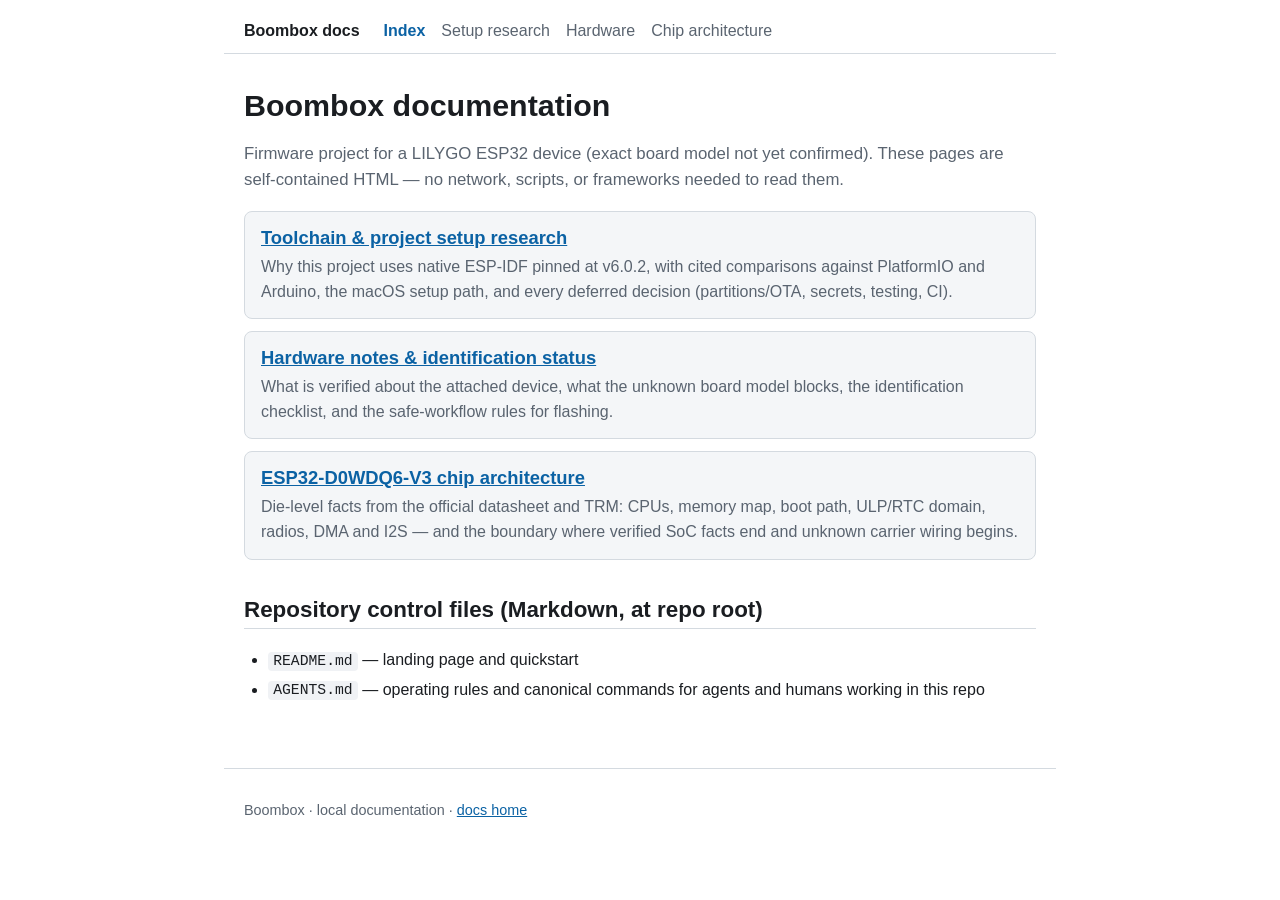
==== docs/index.html @ b5222009 "docs: convert documentation site to semantic HTML with shared CSS (bb-b2m) Per the format addendum r" ====
<!DOCTYPE html>
<html lang="en">
<head>
<meta charset="utf-8">
<meta name="viewport" content="width=device-width, initial-scale=1">
<title>Boombox documentation</title>
<link rel="stylesheet" href="styles.css">
</head>
<body>
<header>
  <p class="brand"><a href="index.html">Boombox docs</a></p>
  <nav aria-label="Documentation">
    <a href="index.html" aria-current="page">Index</a>
    <a href="setup-research.html">Setup research</a>
    <a href="hardware.html">Hardware</a>
    <a href="chip-architecture.html">Chip architecture</a>
  </nav>
</header>
<main>
  <h1>Boombox documentation</h1>
  <p class="lede">Firmware project for a LILYGO ESP32 device (exact board model
  not yet confirmed). These pages are self-contained HTML — no network,
  scripts, or frameworks needed to read them.</p>

  <ul class="doc-index">
    <li>
      <h2><a href="setup-research.html">Toolchain &amp; project setup research</a></h2>
      <p>Why this project uses native ESP-IDF pinned at v6.0.2, with cited
      comparisons against PlatformIO and Arduino, the macOS setup path, and
      every deferred decision (partitions/OTA, secrets, testing, CI).</p>
    </li>
    <li>
      <h2><a href="hardware.html">Hardware notes &amp; identification status</a></h2>
      <p>What is verified about the attached device, what the unknown board
      model blocks, the identification checklist, and the safe-workflow
      rules for flashing.</p>
    </li>
    <li>
      <h2><a href="chip-architecture.html">ESP32-D0WDQ6-V3 chip architecture</a></h2>
      <p>Die-level facts from the official datasheet and TRM: CPUs, memory
      map, boot path, ULP/RTC domain, radios, DMA and I2S — and the boundary
      where verified SoC facts end and unknown carrier wiring begins.</p>
    </li>
  </ul>

  <h2 id="repo-files">Repository control files (Markdown, at repo root)</h2>
  <ul>
    <li><code>README.md</code> — landing page and quickstart</li>
    <li><code>AGENTS.md</code> — operating rules and canonical commands for
    agents and humans working in this repo</li>
  </ul>
</main>
<footer>
  <p>Boombox · local documentation · <a href="index.html">docs home</a></p>
</footer>
</body>
</html>
---- docs/styles.css ----
/* Boombox documentation — shared stylesheet.
   Self-contained: system fonts only, no imports, no JS required. */

:root {
  --bg: #ffffff;
  --fg: #1a1d21;
  --muted: #5a6470;
  --accent: #0b62a4;
  --accent-fg: #ffffff;
  --surface: #f4f6f8;
  --border: #d4dae0;
  --code-bg: #f0f2f5;
  --warn-bg: #fff6e6;
  --warn-border: #e0a93c;
}

@media (prefers-color-scheme: dark) {
  :root {
    --bg: #14171a;
    --fg: #e6e9ec;
    --muted: #9aa4af;
    --accent: #6ab2e8;
    --accent-fg: #0d1117;
    --surface: #1c2126;
    --border: #333b44;
    --code-bg: #1e242b;
    --warn-bg: #2a2214;
    --warn-border: #a97e2c;
  }
}

* { box-sizing: border-box; }

html { color-scheme: light dark; }

body {
  margin: 0;
  background: var(--bg);
  color: var(--fg);
  font-family: -apple-system, BlinkMacSystemFont, "Segoe UI", Roboto,
    "Helvetica Neue", Arial, sans-serif;
  line-height: 1.6;
  font-size: 1rem;
}

/* Layout */
body > header, body > main, body > footer {
  max-width: 52rem;
  margin-inline: auto;
  padding-inline: 1.25rem;
}

body > header {
  padding-block: 1rem 0.5rem;
  border-bottom: 1px solid var(--border);
  display: flex;
  flex-wrap: wrap;
  gap: 0.5rem 1.5rem;
  align-items: baseline;
}

.brand { margin: 0; font-weight: 700; }
.brand a { text-decoration: none; color: var(--fg); }

body > header nav {
  display: flex;
  flex-wrap: wrap;
  gap: 0.25rem 1rem;
}

body > header nav a {
  color: var(--muted);
  text-decoration: none;
  padding: 0.1rem 0;
}

body > header nav a[aria-current="page"] {
  color: var(--accent);
  font-weight: 600;
}

body > main { padding-block: 1.5rem 3rem; }

body > footer {
  padding-block: 1rem 2rem;
  border-top: 1px solid var(--border);
  color: var(--muted);
  font-size: 0.9rem;
}

/* Headings & text */
h1, h2, h3 { line-height: 1.25; scroll-margin-top: 1rem; }
h1 { font-size: 1.9rem; margin: 0.5rem 0 0.75rem; }
h2 { font-size: 1.4rem; margin-top: 2.25rem; border-bottom: 1px solid var(--border); padding-bottom: 0.25rem; }
h3 { font-size: 1.1rem; margin-top: 1.5rem; }

p.lede { font-size: 1.05rem; color: var(--muted); }

a { color: var(--accent); }
a:focus-visible {
  outline: 3px solid var(--accent);
  outline-offset: 2px;
  border-radius: 2px;
}

ul, ol { padding-left: 1.5rem; }
li { margin-block: 0.2rem; }

hr { border: 0; border-top: 1px solid var(--border); margin-block: 2rem; }

/* Code */
code, pre, kbd {
  font-family: ui-monospace, SFMono-Regular, Menlo, Consolas,
    "Liberation Mono", monospace;
  font-size: 0.92em;
}

code {
  background: var(--code-bg);
  padding: 0.1em 0.35em;
  border-radius: 4px;
  overflow-wrap: break-word;
}

pre {
  background: var(--code-bg);
  border: 1px solid var(--border);
  border-radius: 6px;
  padding: 0.75rem 1rem;
  overflow-x: auto;
}

pre code { background: none; padding: 0; }

/* Tables — wrapped in .table-scroll so narrow screens scroll the table,
   never the page */
.table-scroll { overflow-x: auto; margin-block: 1rem; }

table { border-collapse: collapse; width: 100%; }

caption {
  text-align: left;
  color: var(--muted);
  font-size: 0.9rem;
  padding-bottom: 0.4rem;
}

th, td {
  border: 1px solid var(--border);
  padding: 0.45rem 0.65rem;
  text-align: left;
  vertical-align: top;
}

th { background: var(--surface); }

/* Callouts */
.note, .warning {
  border-left: 4px solid var(--accent);
  background: var(--surface);
  padding: 0.65rem 1rem;
  margin-block: 1rem;
  border-radius: 0 6px 6px 0;
}

.warning {
  border-left-color: var(--warn-border);
  background: var(--warn-bg);
}

/* Status chips */
.status {
  display: inline-block;
  font-size: 0.8rem;
  font-weight: 600;
  letter-spacing: 0.02em;
  padding: 0.1rem 0.55rem;
  border-radius: 999px;
  background: var(--surface);
  border: 1px solid var(--border);
  color: var(--muted);
}

/* Doc index cards */
ul.doc-index { list-style: none; padding: 0; }
ul.doc-index > li {
  border: 1px solid var(--border);
  border-radius: 8px;
  padding: 0.85rem 1rem;
  margin-block: 0.75rem;
  background: var(--surface);
}
ul.doc-index h2 { margin: 0 0 0.3rem; border: 0; padding: 0; font-size: 1.15rem; }
ul.doc-index p { margin: 0; color: var(--muted); }

/* Print */
@media print {
  :root {
    --bg: #ffffff; --fg: #000000; --muted: #444444;
    --surface: #ffffff; --border: #999999; --code-bg: #ffffff;
  }
  body > header nav, body > footer { display: none; }
  body { font-size: 11pt; }
  a { color: inherit; text-decoration: underline; }
  main a[href^="http"]::after {
    content: " (" attr(href) ")";
    font-size: 0.85em;
    color: var(--muted);
    overflow-wrap: anywhere;
  }
  pre, table, .note, .warning { break-inside: avoid; }
  .table-scroll { overflow: visible; }
}
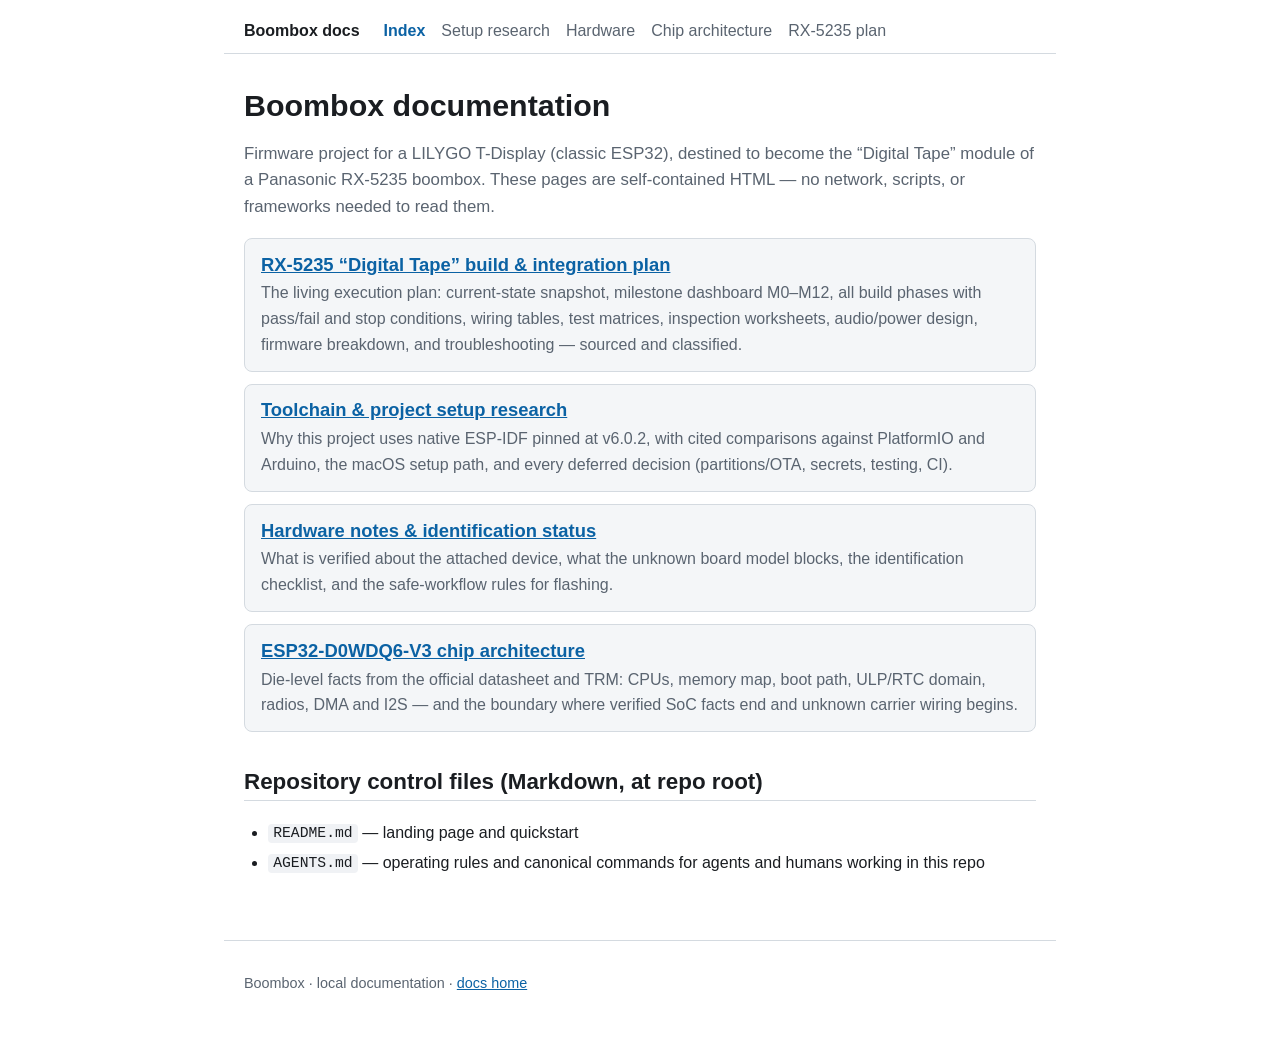
==== commit 208cfd86: "docs: add RX-5235 Digital Tape build and integration plan (bb-kx5) Reconciles the user-supplied 22-s" ====
--- a/docs/index.html
+++ b/docs/index.html
@@ -14,15 +14,26 @@
     <a href="setup-research.html">Setup research</a>
     <a href="hardware.html">Hardware</a>
     <a href="chip-architecture.html">Chip architecture</a>
+    <a href="rx5235-build-plan.html">RX-5235 plan</a>
   </nav>
 </header>
 <main>
   <h1>Boombox documentation</h1>
-  <p class="lede">Firmware project for a LILYGO ESP32 device (exact board model
-  not yet confirmed). These pages are self-contained HTML — no network,
+  <p class="lede">Firmware project for a LILYGO T-Display (classic ESP32),
+  destined to become the &ldquo;Digital Tape&rdquo; module of a Panasonic
+  RX-5235 boombox. These pages are self-contained HTML — no network,
   scripts, or frameworks needed to read them.</p>
 
   <ul class="doc-index">
+    <li>
+      <h2><a href="rx5235-build-plan.html">RX-5235 &ldquo;Digital Tape&rdquo;
+      build &amp; integration plan</a></h2>
+      <p>The living execution plan: current-state snapshot, milestone
+      dashboard M0–M12, all build phases with pass/fail and stop conditions,
+      wiring tables, test matrices, inspection worksheets, audio/power
+      design, firmware breakdown, and troubleshooting — sourced and
+      classified.</p>
+    </li>
     <li>
       <h2><a href="setup-research.html">Toolchain &amp; project setup research</a></h2>
       <p>Why this project uses native ESP-IDF pinned at v6.0.2, with cited
--- a/docs/styles.css
+++ b/docs/styles.css
@@ -12,6 +12,12 @@
   --code-bg: #f0f2f5;
   --warn-bg: #fff6e6;
   --warn-border: #e0a93c;
+  --ok-bg: #e9f5eb;
+  --ok-border: #3e8a4c;
+  --stop-bg: #fdeeec;
+  --stop-border: #c0483e;
+  --measure-bg: #f1edfa;
+  --measure-border: #7a5fb8;
 }
 
 @media (prefers-color-scheme: dark) {
@@ -26,6 +32,12 @@
     --code-bg: #1e242b;
     --warn-bg: #2a2214;
     --warn-border: #a97e2c;
+    --ok-bg: #17271b;
+    --ok-border: #4d9a5c;
+    --stop-bg: #2c1917;
+    --stop-border: #c2635a;
+    --measure-bg: #221c31;
+    --measure-border: #937bcf;
   }
 }
 
@@ -193,13 +205,163 @@
 ul.doc-index h2 { margin: 0 0 0.3rem; border: 0; padding: 0; font-size: 1.15rem; }
 ul.doc-index p { margin: 0; color: var(--muted); }
 
+/* ---- Plan components (shared by the RX-5235 build plan) ---- */
+
+/* Skip link — visually hidden until keyboard focus */
+.skip-link {
+  position: absolute;
+  left: -999px;
+  top: 0;
+  z-index: 10;
+  background: var(--accent);
+  color: var(--accent-fg);
+  padding: 0.5rem 1rem;
+  border-radius: 0 0 6px 0;
+}
+.skip-link:focus { left: 0; }
+
+/* Status chip variants — the chip TEXT carries the classification;
+   color only reinforces it */
+.status--confirmed, .status--completed {
+  background: var(--ok-bg); border-color: var(--ok-border); color: var(--fg);
+}
+.status--conditional {
+  background: var(--warn-bg); border-color: var(--warn-border); color: var(--fg);
+}
+.status--unknown {
+  background: var(--measure-bg); border-color: var(--measure-border); color: var(--fg);
+}
+.status--blocked {
+  background: var(--stop-bg); border-color: var(--stop-border); color: var(--fg);
+}
+.status--future { /* default chip look; explicit class for legibility in markup */ }
+
+/* Legend for the status classifications */
+dl.legend {
+  display: grid;
+  grid-template-columns: max-content 1fr;
+  gap: 0.5rem 1rem;
+  align-items: baseline;
+  margin-block: 1rem;
+}
+dl.legend dt { margin: 0; }
+dl.legend dd { margin: 0; }
+@media (max-width: 480px) {
+  dl.legend { grid-template-columns: 1fr; }
+  dl.legend dd { margin-bottom: 0.5rem; }
+}
+
+/* Signal-flow diagram: an ordered list rendered as boxed nodes with
+   connecting arrows. Purely semantic HTML — order carries the flow. */
+ol.flow {
+  list-style: none;
+  padding: 0;
+  margin-block: 1.25rem;
+  max-width: 34rem;
+}
+ol.flow > li {
+  border: 1px solid var(--border);
+  background: var(--surface);
+  border-radius: 6px;
+  padding: 0.5rem 0.9rem;
+  position: relative;
+}
+ol.flow > li + li { margin-top: 1.7rem; }
+ol.flow > li + li::before {
+  content: "\2193";
+  position: absolute;
+  top: -1.55rem;
+  left: 50%;
+  transform: translateX(-50%);
+  color: var(--muted);
+}
+ol.flow .flow-detail {
+  display: block;
+  color: var(--muted);
+  font-size: 0.85rem;
+}
+ol.flow > li.flow-unknown { border-style: dashed; }
+
+/* Key/value blocks (phase metadata etc.) */
+dl.kv {
+  display: grid;
+  grid-template-columns: max-content 1fr;
+  gap: 0.3rem 1rem;
+  margin-block: 0.75rem;
+}
+dl.kv dt { font-weight: 600; }
+dl.kv dd { margin: 0; }
+@media (max-width: 540px) {
+  dl.kv { grid-template-columns: 1fr; }
+  dl.kv dd { margin-bottom: 0.45rem; }
+}
+
+/* Print-friendly check-off lists */
+ul.checklist { list-style: none; padding-left: 0.25rem; }
+ul.checklist > li {
+  position: relative;
+  padding-left: 1.7rem;
+  margin-block: 0.4rem;
+}
+ul.checklist > li::before {
+  content: "";
+  position: absolute;
+  left: 0;
+  top: 0.3em;
+  width: 0.8em;
+  height: 0.8em;
+  border: 1.5px solid var(--muted);
+  border-radius: 3px;
+}
+
+/* Fill-in blanks for worksheets (print + on-screen) */
+.blank {
+  display: inline-block;
+  min-width: 9rem;
+  border-bottom: 1px solid var(--muted);
+}
+
+/* On-page table of contents */
+nav.toc {
+  border: 1px solid var(--border);
+  background: var(--surface);
+  border-radius: 8px;
+  padding: 0.9rem 1.1rem;
+  margin-block: 1.25rem;
+}
+nav.toc h2 {
+  margin: 0 0 0.4rem;
+  border: 0;
+  padding: 0;
+  font-size: 1rem;
+}
+nav.toc ol {
+  margin: 0;
+  padding-left: 1.35rem;
+  columns: 2;
+  column-gap: 2.5rem;
+}
+nav.toc li { break-inside: avoid; }
+@media (max-width: 600px) { nav.toc ol { columns: 1; } }
+
+/* Hard-stop callout: prohibitions and stop conditions */
+.stop {
+  border-left: 4px solid var(--stop-border);
+  background: var(--stop-bg);
+  padding: 0.65rem 1rem;
+  margin-block: 1rem;
+  border-radius: 0 6px 6px 0;
+}
+
 /* Print */
 @media print {
   :root {
     --bg: #ffffff; --fg: #000000; --muted: #444444;
     --surface: #ffffff; --border: #999999; --code-bg: #ffffff;
+    --ok-bg: #ffffff; --stop-bg: #ffffff; --measure-bg: #ffffff;
+    --warn-bg: #ffffff;
   }
-  body > header nav, body > footer { display: none; }
+  body > header nav, body > footer, .skip-link { display: none; }
   body { font-size: 11pt; }
   a { color: inherit; text-decoration: underline; }
   main a[href^="http"]::after {
@@ -208,6 +370,7 @@
     color: var(--muted);
     overflow-wrap: anywhere;
   }
-  pre, table, .note, .warning { break-inside: avoid; }
+  pre, table, .note, .warning, .stop, ol.flow > li { break-inside: avoid; }
   .table-scroll { overflow: visible; }
-}
+  nav.toc ol { columns: 1; }
+}
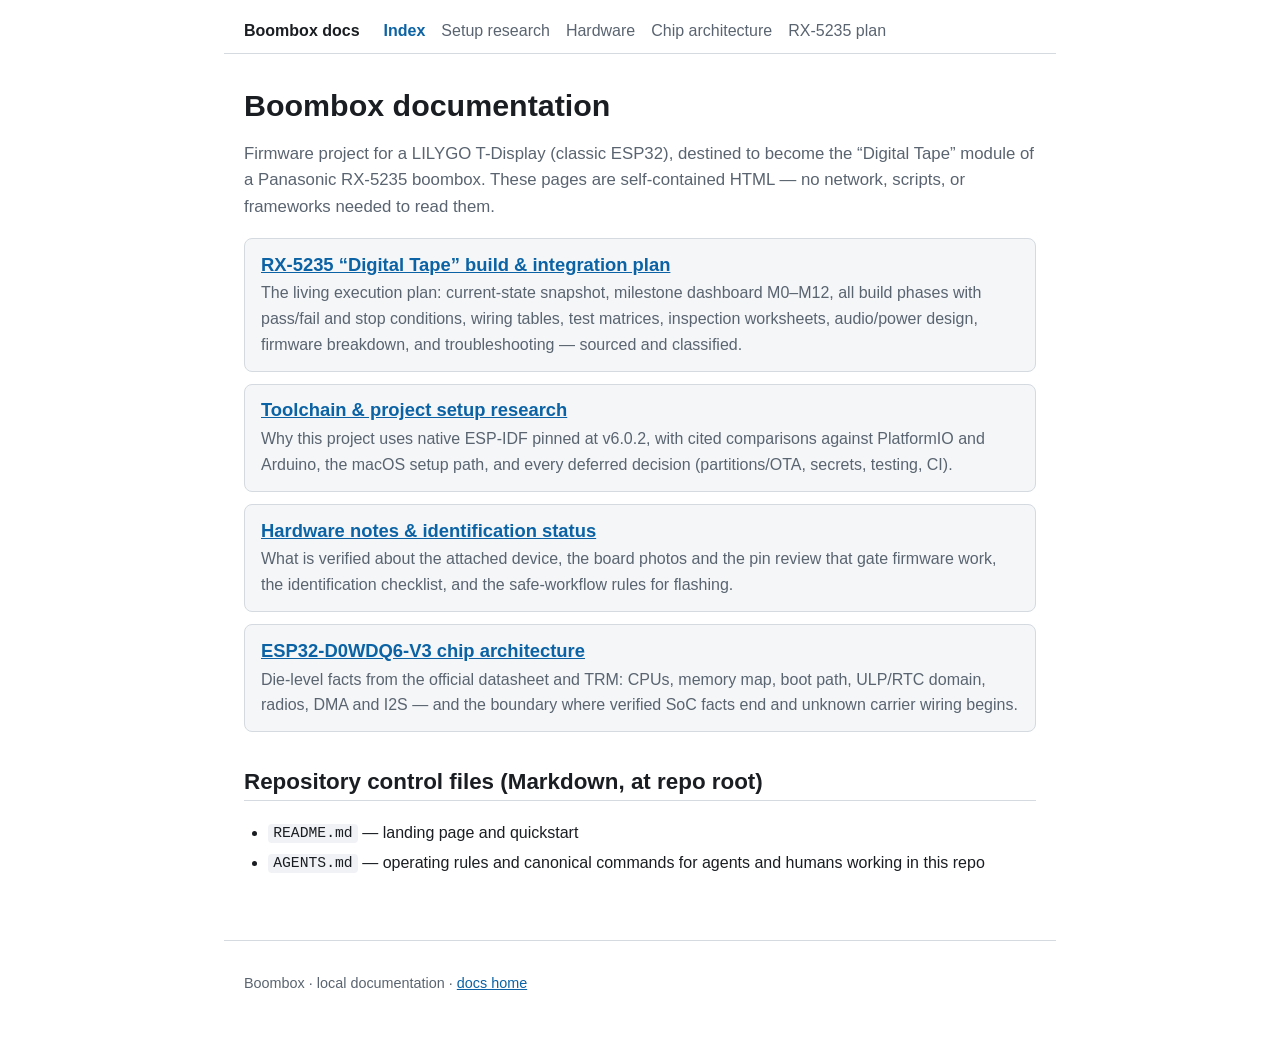
==== commit 95966a93: "docs: use LILYGO+PCM5102A photos to advance Section 7 and reconcile docs (bb-k7a) Incorporate the fo" ====
--- a/docs/index.html
+++ b/docs/index.html
@@ -7,6 +7,7 @@
 <link rel="stylesheet" href="styles.css">
 </head>
 <body>
+<a class="skip-link" href="#main">Skip to content</a>
 <header>
   <p class="brand"><a href="index.html">Boombox docs</a></p>
   <nav aria-label="Documentation">
@@ -17,7 +18,7 @@
     <a href="rx5235-build-plan.html">RX-5235 plan</a>
   </nav>
 </header>
-<main>
+<main id="main">
   <h1>Boombox documentation</h1>
   <p class="lede">Firmware project for a LILYGO T-Display (classic ESP32),
   destined to become the &ldquo;Digital Tape&rdquo; module of a Panasonic
@@ -42,9 +43,9 @@
     </li>
     <li>
       <h2><a href="hardware.html">Hardware notes &amp; identification status</a></h2>
-      <p>What is verified about the attached device, what the unknown board
-      model blocks, the identification checklist, and the safe-workflow
-      rules for flashing.</p>
+      <p>What is verified about the attached device, the board photos and the
+      pin review that gate firmware work, the identification checklist, and the
+      safe-workflow rules for flashing.</p>
     </li>
     <li>
       <h2><a href="chip-architecture.html">ESP32-D0WDQ6-V3 chip architecture</a></h2>
--- a/docs/styles.css
+++ b/docs/styles.css
@@ -289,8 +289,12 @@
   gap: 0.3rem 1rem;
   margin-block: 0.75rem;
 }
-dl.kv dt { font-weight: 600; }
-dl.kv dd { margin: 0; }
+dl.kv dt { font-weight: 600; min-width: 0; }
+/* min-width:0 lets the grid track shrink below its content's intrinsic width,
+   and overflow-wrap:anywhere lets long unbreakable strings (e.g. file paths /
+   hashes in <code>) wrap instead of forcing a horizontal page scroll on narrow
+   screens. */
+dl.kv dd { margin: 0; min-width: 0; overflow-wrap: anywhere; }
 @media (max-width: 540px) {
   dl.kv { grid-template-columns: 1fr; }
   dl.kv dd { margin-bottom: 0.45rem; }
@@ -319,6 +323,46 @@
   display: inline-block;
   min-width: 9rem;
   border-bottom: 1px solid var(--muted);
+}
+
+/* Evidence photos — board/module macros with captions. Shared by the
+   hardware notes and the build plan. A front/back pair sits side-by-side on
+   wide screens and stacks on narrow ones; images never overflow the page. */
+figure.evidence { margin: 1.25rem 0; }
+figure.evidence img {
+  display: block;
+  width: 100%;
+  max-width: 100%;
+  height: auto;
+  border: 1px solid var(--border);
+  border-radius: 6px;
+  background: var(--surface);
+}
+figure.evidence figcaption {
+  color: var(--muted);
+  font-size: 0.9rem;
+  margin-top: 0.5rem;
+}
+figure.evidence figcaption .status { margin-right: 0.35rem; }
+
+.photo-pair {
+  display: grid;
+  grid-template-columns: repeat(2, 1fr);
+  gap: 1rem 1.25rem;
+  align-items: start;
+  margin-block: 1.25rem;
+}
+.photo-pair figure.evidence { margin: 0; }
+/* Board/module macros are tall portraits; constrain by height so a
+   front/back pair is comparable at a glance and neither image dominates. */
+.photo-pair figure.evidence img {
+  width: auto;
+  max-width: 100%;
+  max-height: 30rem;
+  margin-inline: auto;
+}
+@media (max-width: 540px) {
+  .photo-pair { grid-template-columns: 1fr; }
 }
 
 /* On-page table of contents */
@@ -373,4 +417,9 @@
   pre, table, .note, .warning, .stop, ol.flow > li { break-inside: avoid; }
   .table-scroll { overflow: visible; }
   nav.toc ol { columns: 1; }
-}
+  /* Keep evidence photos on one page and a comfortable size on paper;
+     keep front/back pairs side-by-side. */
+  figure.evidence { break-inside: avoid; }
+  figure.evidence img { border-color: #999999; max-height: 3.4in; width: auto; }
+  .photo-pair { grid-template-columns: 1fr 1fr; }
+}
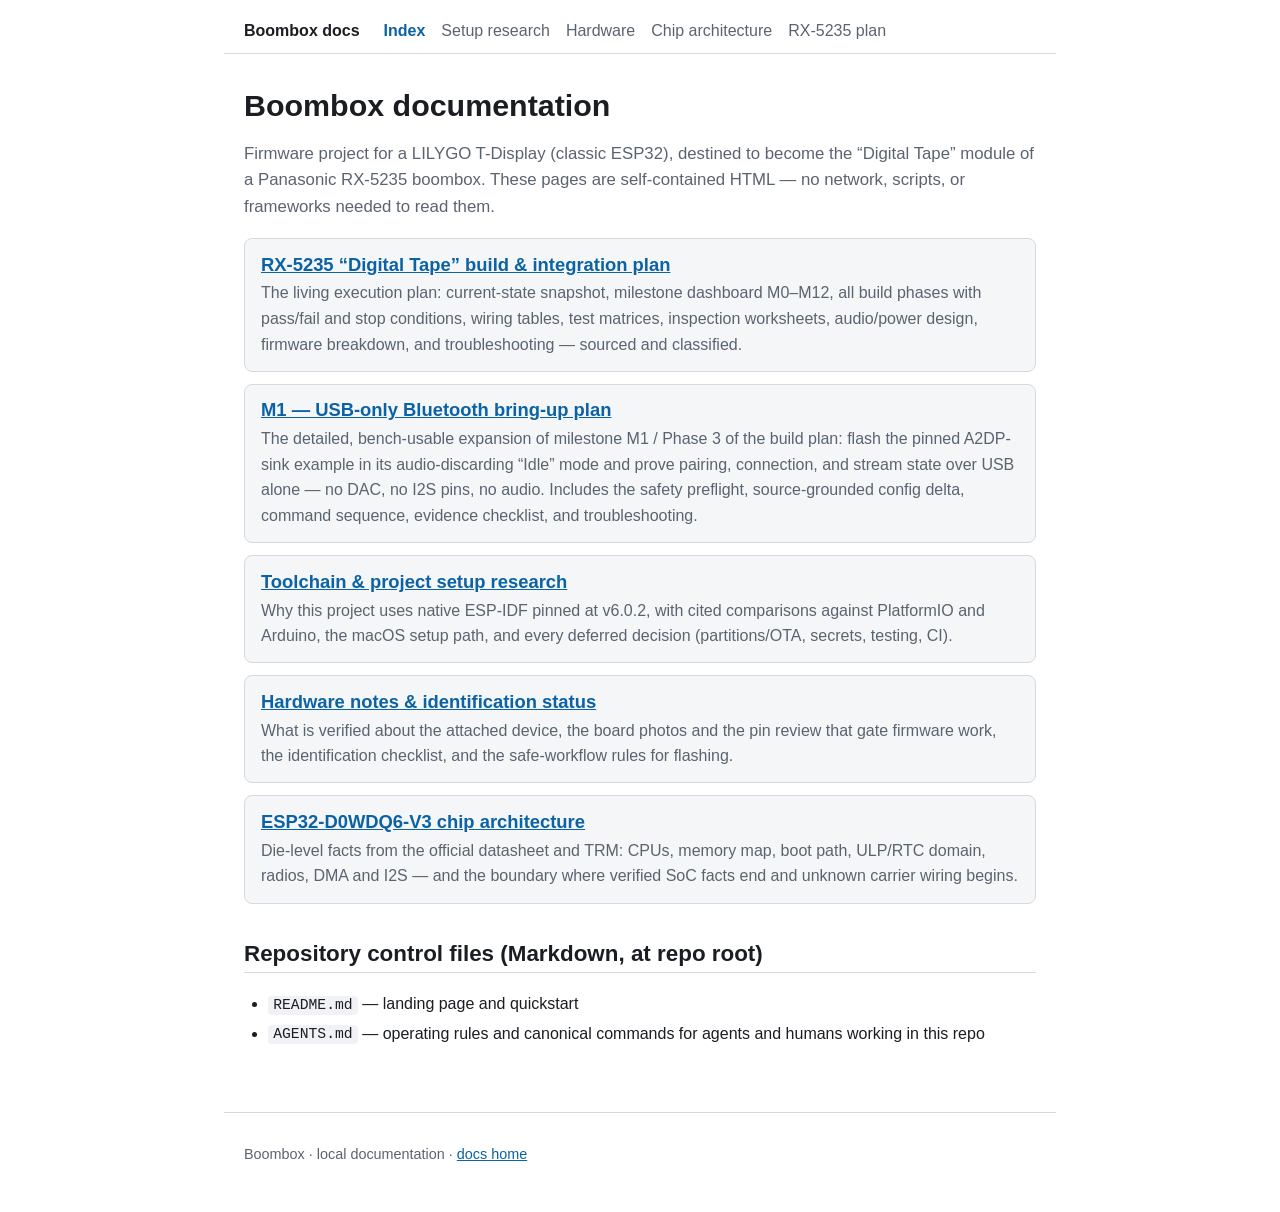
==== commit c4222371: "docs: add USB-only M1 Bluetooth bring-up plan and decouple M1 from the DAC (bb-586) Add docs/m1-blue" ====
--- a/docs/index.html
+++ b/docs/index.html
@@ -36,6 +36,16 @@
       classified.</p>
     </li>
     <li>
+      <h2><a href="m1-bluetooth-bringup.html">M1 — USB-only Bluetooth bring-up
+      plan</a></h2>
+      <p>The detailed, bench-usable expansion of milestone M1 / Phase 3 of the
+      build plan: flash the pinned A2DP-sink example in its audio-discarding
+      &ldquo;Idle&rdquo; mode and prove pairing, connection, and stream state
+      over USB alone — no DAC, no I2S pins, no audio. Includes the safety
+      preflight, source-grounded config delta, command sequence, evidence
+      checklist, and troubleshooting.</p>
+    </li>
+    <li>
       <h2><a href="setup-research.html">Toolchain &amp; project setup research</a></h2>
       <p>Why this project uses native ESP-IDF pinned at v6.0.2, with cited
       comparisons against PlatformIO and Arduino, the macOS setup path, and
